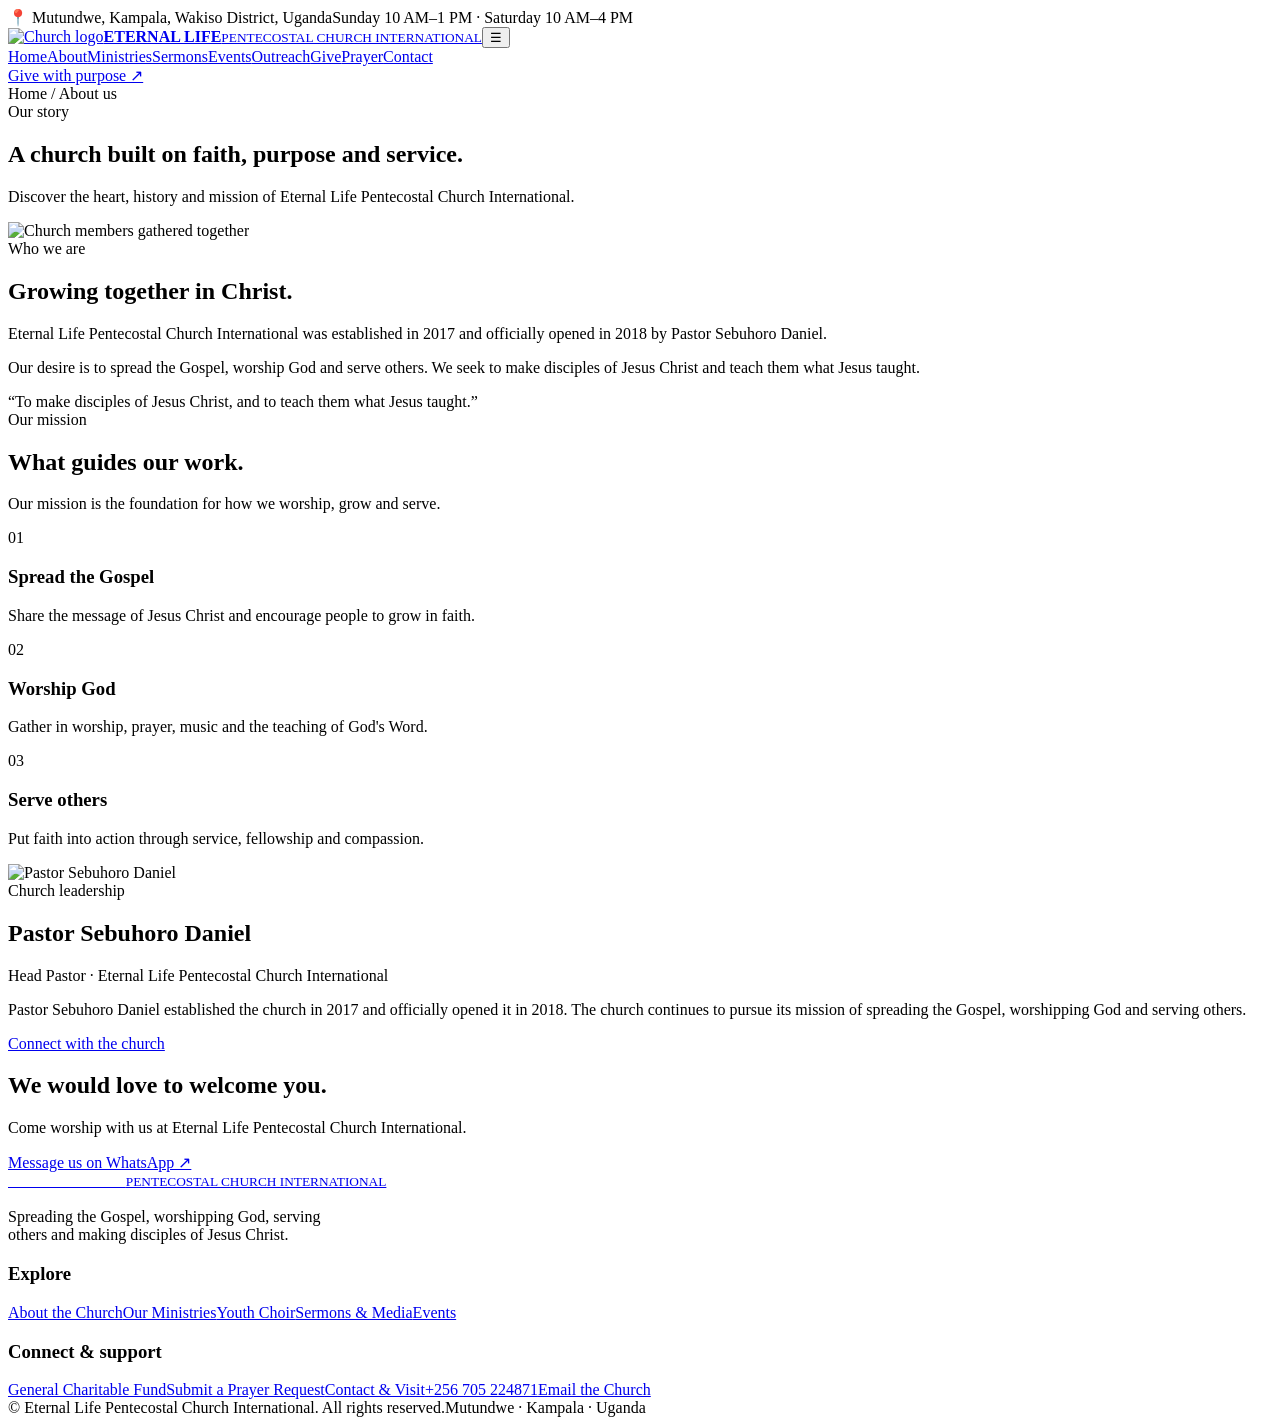
==== about.html @ 983c12d2 "Add files via upload" ====
<!doctype html><html lang="en"><head><meta charset="utf-8"><meta name="viewport" content="width=device-width,initial-scale=1"><meta name="description" content="Eternal Life Pentecostal Church International in Mutundwe, Kampala. Faith, worship, fellowship and service."><meta name="theme-color" content="#101b35"><title>About Us | Eternal Life Pentecostal Church International</title><link rel="preconnect" href="https://fonts.googleapis.com"><link rel="preconnect" href="https://fonts.gstatic.com" crossorigin><link rel="stylesheet" href="assets/css/site.css"></head><body><div class="topbar"><div class="container"><span>📍 Mutundwe, Kampala, Wakiso District, Uganda</span><span>Sunday 10 AM–1 PM · Saturday 10 AM–4 PM</span></div></div><header class="header"><div class="container nav"><a class="brand" href="index.html"><img src="assets/images/church-logo-web.jpg" alt="Church logo"><span><strong>ETERNAL LIFE</strong><small>PENTECOSTAL CHURCH INTERNATIONAL</small></span></a><button class="menu" id="menuBtn" aria-label="Open menu" aria-expanded="false">☰</button><nav class="navlinks" id="navLinks"><a class="" href="index.html">Home</a><a class="active" href="about.html">About</a><a class="" href="ministries.html">Ministries</a><a class="" href="sermons.html">Sermons</a><a class="" href="events.html">Events</a><a class="" href="outreach.html">Outreach</a><a class="" href="give.html">Give</a><a class="" href="prayer.html">Prayer</a><a class="" href="contact.html">Contact</a></nav><a class="nav-cta" href="give.html">Give with purpose ↗</a></div></header><main>
<section class="page-hero"><div class="container"><div class="breadcrumb">Home / About us</div><div class="eyebrow">Our story</div><h1>A church built on faith, purpose and service.</h1><p>Discover the heart, history and mission of Eternal Life Pentecostal Church International.</p></div></section>
<section class="section"><div class="container split"><div class="photo-frame"><img src="assets/images/church-members-full-web.jpg" alt="Church members gathered together"></div><div><div class="eyebrow">Who we are</div><h2>Growing together in Christ.</h2><p class="lead">Eternal Life Pentecostal Church International was established in 2017 and officially opened in 2018 by Pastor Sebuhoro Daniel.</p><p>Our desire is to spread the Gospel, worship God and serve others. We seek to make disciples of Jesus Christ and teach them what Jesus taught.</p><div class="quote">“To make disciples of Jesus Christ, and to teach them what Jesus taught.”</div></div></div></section>
<section class="section section-ivory"><div class="container"><div class="section-head"><div class="eyebrow">Our mission</div><h2>What guides our work.</h2><p>Our mission is the foundation for how we worship, grow and serve.</p></div><div class="impact-grid"><article class="impact"><div class="num">01</div><h3>Spread the Gospel</h3><p>Share the message of Jesus Christ and encourage people to grow in faith.</p></article><article class="impact"><div class="num">02</div><h3>Worship God</h3><p>Gather in worship, prayer, music and the teaching of God's Word.</p></article><article class="impact"><div class="num">03</div><h3>Serve others</h3><p>Put faith into action through service, fellowship and compassion.</p></article></div></div></section>
<section class="section"><div class="container pastor"><img src="assets/images/pastor-ssebuhoro-daniel-web.jpg" alt="Pastor Sebuhoro Daniel"><div><div class="eyebrow">Church leadership</div><h2>Pastor Sebuhoro Daniel</h2><p class="lead">Head Pastor · Eternal Life Pentecostal Church International</p><p>Pastor Sebuhoro Daniel established the church in 2017 and officially opened it in 2018. The church continues to pursue its mission of spreading the Gospel, worshipping God and serving others.</p><a class="btn btn-dark" href="contact.html">Connect with the church</a></div></div></section>
</main><section class="cta"><div class="container cta-inner"><div><h2>We would love to welcome you.</h2><p>Come worship with us at Eternal Life Pentecostal Church International.</p></div><a class="btn btn-gold" target="_blank" rel="noopener" href="https://wa.me/256705224871">Message us on WhatsApp ↗</a></div></section><footer><div class="container"><div class="footer-grid"><div><a class="brand" href="index.html"><img src="assets/images/church-logo-web.jpg" alt=""><span><strong style="color:white">ETERNAL LIFE</strong><small>PENTECOSTAL CHURCH INTERNATIONAL</small></span></a><p style="max-width:340px;margin-top:18px">Spreading the Gospel, worshipping God, serving others and making disciples of Jesus Christ.</p></div><div><h3>Explore</h3><div class="footer-links"><a href="about.html">About the Church</a><a href="ministries.html">Our Ministries</a><a href="youth-choir.html">Youth Choir</a><a href="sermons.html">Sermons & Media</a><a href="events.html">Events</a></div></div><div><h3>Connect & support</h3><div class="footer-links"><a href="give.html">General Charitable Fund</a><a href="prayer.html">Submit a Prayer Request</a><a href="contact.html">Contact & Visit</a><a href="tel:+256705224871">+256 705 224871</a><a href="mailto:churchinternationaleternallife@gmail.com">Email the Church</a></div></div></div><div class="footer-bottom"><span>© <span id="year"></span> Eternal Life Pentecostal Church International. All rights reserved.</span><span>Mutundwe · Kampala · Uganda</span></div></div></footer><script src="assets/js/site.js"></script></body></html>
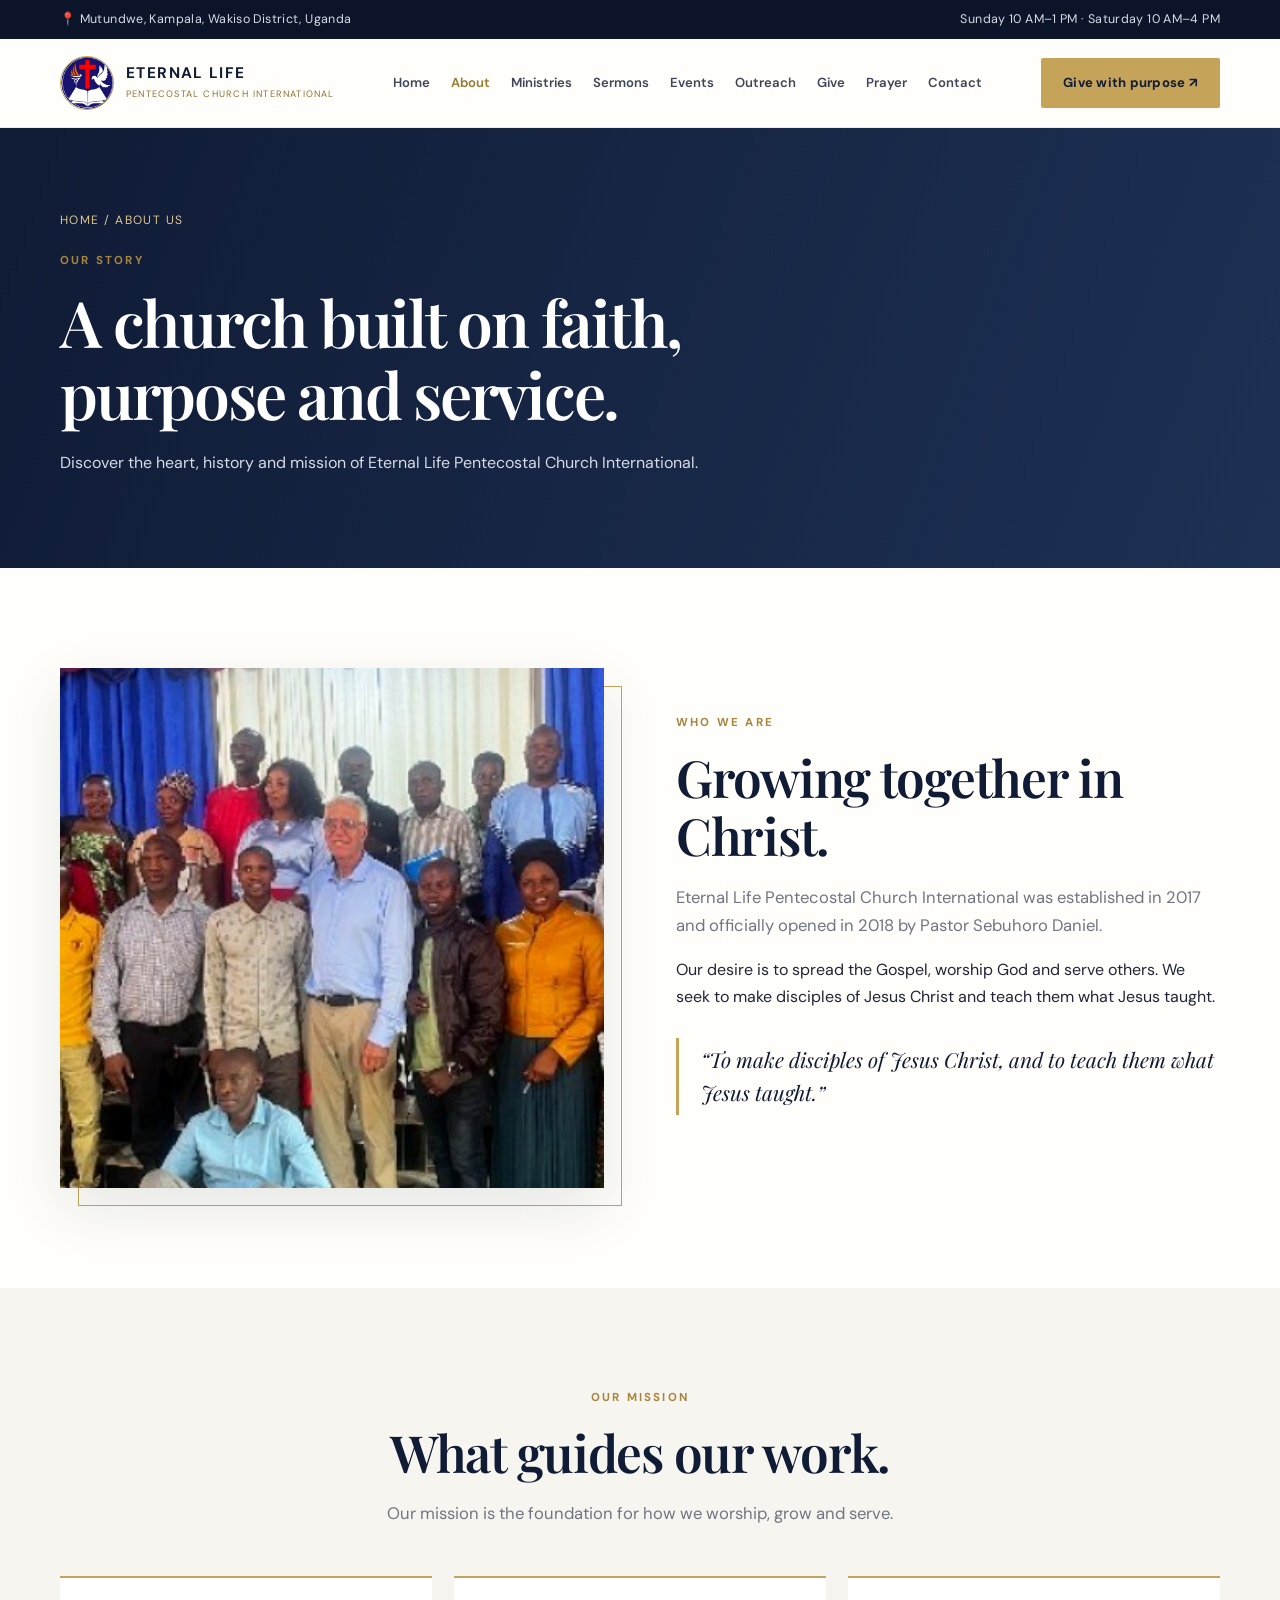
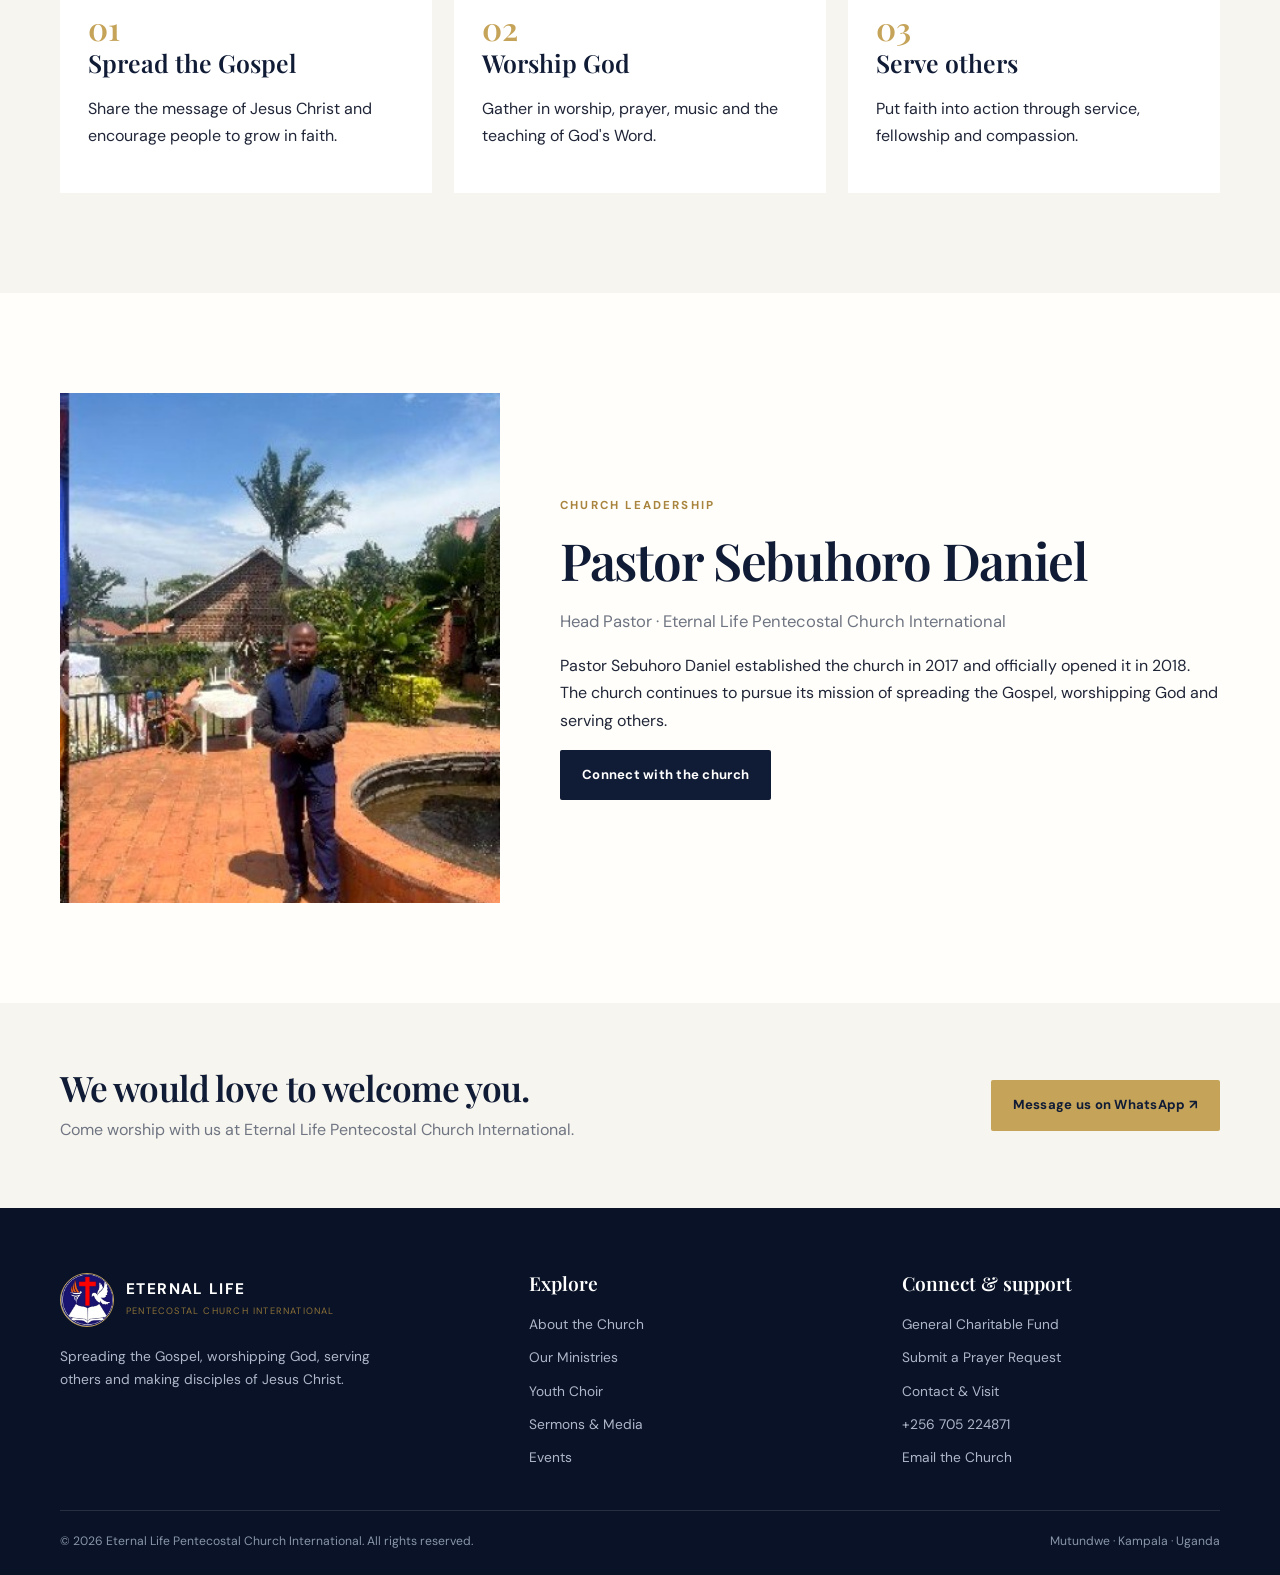
==== commit 988a4a96: "Add files via upload Restore original premium website" ====
--- a/about.html
+++ b/about.html
@@ -1,6 +1,6 @@
-<!doctype html><html lang="en"><head><meta charset="utf-8"><meta name="viewport" content="width=device-width,initial-scale=1"><meta name="description" content="Eternal Life Pentecostal Church International in Mutundwe, Kampala. Faith, worship, fellowship and service."><meta name="theme-color" content="#101b35"><title>About Us | Eternal Life Pentecostal Church International</title><link rel="preconnect" href="https://fonts.googleapis.com"><link rel="preconnect" href="https://fonts.gstatic.com" crossorigin><link rel="stylesheet" href="assets/css/site.css"></head><body><div class="topbar"><div class="container"><span>📍 Mutundwe, Kampala, Wakiso District, Uganda</span><span>Sunday 10 AM–1 PM · Saturday 10 AM–4 PM</span></div></div><header class="header"><div class="container nav"><a class="brand" href="index.html"><img src="assets/images/church-logo-web.jpg" alt="Church logo"><span><strong>ETERNAL LIFE</strong><small>PENTECOSTAL CHURCH INTERNATIONAL</small></span></a><button class="menu" id="menuBtn" aria-label="Open menu" aria-expanded="false">☰</button><nav class="navlinks" id="navLinks"><a class="" href="index.html">Home</a><a class="active" href="about.html">About</a><a class="" href="ministries.html">Ministries</a><a class="" href="sermons.html">Sermons</a><a class="" href="events.html">Events</a><a class="" href="outreach.html">Outreach</a><a class="" href="give.html">Give</a><a class="" href="prayer.html">Prayer</a><a class="" href="contact.html">Contact</a></nav><a class="nav-cta" href="give.html">Give with purpose ↗</a></div></header><main>
+<!doctype html><html lang="en"><head><meta charset="utf-8"><meta name="viewport" content="width=device-width,initial-scale=1"><meta name="description" content="Eternal Life Pentecostal Church International in Mutundwe, Kampala. Faith, worship, fellowship and service."><meta name="theme-color" content="#101b35"><title>About Us | Eternal Life Pentecostal Church International</title><link rel="preconnect" href="https://fonts.googleapis.com"><link rel="preconnect" href="https://fonts.gstatic.com" crossorigin><link rel="stylesheet" href="site.css"></head><body><div class="topbar"><div class="container"><span>📍 Mutundwe, Kampala, Wakiso District, Uganda</span><span>Sunday 10 AM–1 PM · Saturday 10 AM–4 PM</span></div></div><header class="header"><div class="container nav"><a class="brand" href="index.html"><img src="church-logo-web.jpg" alt="Church logo"><span><strong>ETERNAL LIFE</strong><small>PENTECOSTAL CHURCH INTERNATIONAL</small></span></a><button class="menu" id="menuBtn" aria-label="Open menu" aria-expanded="false">☰</button><nav class="navlinks" id="navLinks"><a class="" href="index.html">Home</a><a class="active" href="about.html">About</a><a class="" href="ministries.html">Ministries</a><a class="" href="sermons.html">Sermons</a><a class="" href="events.html">Events</a><a class="" href="outreach.html">Outreach</a><a class="" href="give.html">Give</a><a class="" href="prayer.html">Prayer</a><a class="" href="contact.html">Contact</a></nav><a class="nav-cta" href="give.html">Give with purpose ↗</a></div></header><main>
 <section class="page-hero"><div class="container"><div class="breadcrumb">Home / About us</div><div class="eyebrow">Our story</div><h1>A church built on faith, purpose and service.</h1><p>Discover the heart, history and mission of Eternal Life Pentecostal Church International.</p></div></section>
-<section class="section"><div class="container split"><div class="photo-frame"><img src="assets/images/church-members-full-web.jpg" alt="Church members gathered together"></div><div><div class="eyebrow">Who we are</div><h2>Growing together in Christ.</h2><p class="lead">Eternal Life Pentecostal Church International was established in 2017 and officially opened in 2018 by Pastor Sebuhoro Daniel.</p><p>Our desire is to spread the Gospel, worship God and serve others. We seek to make disciples of Jesus Christ and teach them what Jesus taught.</p><div class="quote">“To make disciples of Jesus Christ, and to teach them what Jesus taught.”</div></div></div></section>
+<section class="section"><div class="container split"><div class="photo-frame"><img src="church-members-full-web.jpg" alt="Church members gathered together"></div><div><div class="eyebrow">Who we are</div><h2>Growing together in Christ.</h2><p class="lead">Eternal Life Pentecostal Church International was established in 2017 and officially opened in 2018 by Pastor Sebuhoro Daniel.</p><p>Our desire is to spread the Gospel, worship God and serve others. We seek to make disciples of Jesus Christ and teach them what Jesus taught.</p><div class="quote">“To make disciples of Jesus Christ, and to teach them what Jesus taught.”</div></div></div></section>
 <section class="section section-ivory"><div class="container"><div class="section-head"><div class="eyebrow">Our mission</div><h2>What guides our work.</h2><p>Our mission is the foundation for how we worship, grow and serve.</p></div><div class="impact-grid"><article class="impact"><div class="num">01</div><h3>Spread the Gospel</h3><p>Share the message of Jesus Christ and encourage people to grow in faith.</p></article><article class="impact"><div class="num">02</div><h3>Worship God</h3><p>Gather in worship, prayer, music and the teaching of God's Word.</p></article><article class="impact"><div class="num">03</div><h3>Serve others</h3><p>Put faith into action through service, fellowship and compassion.</p></article></div></div></section>
-<section class="section"><div class="container pastor"><img src="assets/images/pastor-ssebuhoro-daniel-web.jpg" alt="Pastor Sebuhoro Daniel"><div><div class="eyebrow">Church leadership</div><h2>Pastor Sebuhoro Daniel</h2><p class="lead">Head Pastor · Eternal Life Pentecostal Church International</p><p>Pastor Sebuhoro Daniel established the church in 2017 and officially opened it in 2018. The church continues to pursue its mission of spreading the Gospel, worshipping God and serving others.</p><a class="btn btn-dark" href="contact.html">Connect with the church</a></div></div></section>
-</main><section class="cta"><div class="container cta-inner"><div><h2>We would love to welcome you.</h2><p>Come worship with us at Eternal Life Pentecostal Church International.</p></div><a class="btn btn-gold" target="_blank" rel="noopener" href="https://wa.me/256705224871">Message us on WhatsApp ↗</a></div></section><footer><div class="container"><div class="footer-grid"><div><a class="brand" href="index.html"><img src="assets/images/church-logo-web.jpg" alt=""><span><strong style="color:white">ETERNAL LIFE</strong><small>PENTECOSTAL CHURCH INTERNATIONAL</small></span></a><p style="max-width:340px;margin-top:18px">Spreading the Gospel, worshipping God, serving others and making disciples of Jesus Christ.</p></div><div><h3>Explore</h3><div class="footer-links"><a href="about.html">About the Church</a><a href="ministries.html">Our Ministries</a><a href="youth-choir.html">Youth Choir</a><a href="sermons.html">Sermons & Media</a><a href="events.html">Events</a></div></div><div><h3>Connect & support</h3><div class="footer-links"><a href="give.html">General Charitable Fund</a><a href="prayer.html">Submit a Prayer Request</a><a href="contact.html">Contact & Visit</a><a href="tel:+256705224871">+256 705 224871</a><a href="mailto:churchinternationaleternallife@gmail.com">Email the Church</a></div></div></div><div class="footer-bottom"><span>© <span id="year"></span> Eternal Life Pentecostal Church International. All rights reserved.</span><span>Mutundwe · Kampala · Uganda</span></div></div></footer><script src="assets/js/site.js"></script></body></html>+<section class="section"><div class="container pastor"><img src="pastor-ssebuhoro-daniel-web.jpg" alt="Pastor Sebuhoro Daniel"><div><div class="eyebrow">Church leadership</div><h2>Pastor Sebuhoro Daniel</h2><p class="lead">Head Pastor · Eternal Life Pentecostal Church International</p><p>Pastor Sebuhoro Daniel established the church in 2017 and officially opened it in 2018. The church continues to pursue its mission of spreading the Gospel, worshipping God and serving others.</p><a class="btn btn-dark" href="contact.html">Connect with the church</a></div></div></section>
+</main><section class="cta"><div class="container cta-inner"><div><h2>We would love to welcome you.</h2><p>Come worship with us at Eternal Life Pentecostal Church International.</p></div><a class="btn btn-gold" target="_blank" rel="noopener" href="https://wa.me/256705224871">Message us on WhatsApp ↗</a></div></section><footer><div class="container"><div class="footer-grid"><div><a class="brand" href="index.html"><img src="church-logo-web.jpg" alt=""><span><strong style="color:white">ETERNAL LIFE</strong><small>PENTECOSTAL CHURCH INTERNATIONAL</small></span></a><p style="max-width:340px;margin-top:18px">Spreading the Gospel, worshipping God, serving others and making disciples of Jesus Christ.</p></div><div><h3>Explore</h3><div class="footer-links"><a href="about.html">About the Church</a><a href="ministries.html">Our Ministries</a><a href="youth-choir.html">Youth Choir</a><a href="sermons.html">Sermons & Media</a><a href="events.html">Events</a></div></div><div><h3>Connect & support</h3><div class="footer-links"><a href="give.html">General Charitable Fund</a><a href="prayer.html">Submit a Prayer Request</a><a href="contact.html">Contact & Visit</a><a href="tel:+256705224871">+256 705 224871</a><a href="mailto:churchinternationaleternallife@gmail.com">Email the Church</a></div></div></div><div class="footer-bottom"><span>© <span id="year"></span> Eternal Life Pentecostal Church International. All rights reserved.</span><span>Mutundwe · Kampala · Uganda</span></div></div></footer><script src="site.js"></script></body></html>
--- a/site.css
+++ b/site.css
@@ -0,0 +1,6 @@
+
+@import url('https://fonts.googleapis.com/css2?family=DM+Sans:wght@400;500;600;700&family=Playfair+Display:wght@500;600;700&display=swap');
+:root{--navy:#101b35;--navy2:#172747;--gold:#c5a45a;--gold2:#dfc78e;--ivory:#f7f5ef;--paper:#fffefa;--ink:#202638;--muted:#6f7582;--line:#e9e4d8;--green:#315b4d;--serif:'Playfair Display',Georgia,serif;--sans:'DM Sans',Arial,sans-serif;--shadow:0 20px 55px rgba(16,27,53,.10)}
+*{box-sizing:border-box}html{scroll-behavior:smooth}body{margin:0;background:var(--paper);color:var(--ink);font:16px/1.7 var(--sans)}img{max-width:100%;display:block}a{color:inherit;text-decoration:none}button,input,select,textarea{font:inherit}.container{width:min(1160px,calc(100% - 44px));margin:auto}.topbar{background:#0b1429;color:#d8dbe3;font-size:.78rem;letter-spacing:.03em}.topbar .container{display:flex;justify-content:space-between;padding:9px 0;gap:15px}.header{position:sticky;top:0;z-index:20;background:rgba(255,254,250,.96);backdrop-filter:blur(14px);border-bottom:1px solid rgba(16,27,53,.08)}.nav{height:88px;display:flex;align-items:center;justify-content:space-between;gap:25px}.brand{display:flex;align-items:center;gap:12px;min-width:220px}.brand img{width:54px;height:54px;object-fit:cover;border-radius:50%;border:1px solid var(--gold)}.brand strong{display:block;font:700 .96rem/1.2 var(--sans);letter-spacing:.09em;color:var(--navy)}.brand small{display:block;font-size:.58rem;letter-spacing:.13em;color:#8d7138;margin-top:5px}.navlinks{display:flex;align-items:center;gap:21px;font-size:.82rem;font-weight:600;color:#3d4658}.navlinks a:hover,.navlinks a.active{color:#98772f}.nav-cta,.btn{display:inline-flex;align-items:center;justify-content:center;gap:10px;padding:13px 21px;border-radius:2px;font-size:.82rem;font-weight:700;letter-spacing:.02em;transition:.25s;border:1px solid transparent;cursor:pointer}.nav-cta,.btn-gold{background:var(--gold);color:#101b35}.nav-cta:hover,.btn-gold:hover{background:#d5b76f;transform:translateY(-2px)}.btn-outline{border-color:rgba(255,255,255,.65);color:white;background:transparent}.btn-outline:hover{background:white;color:var(--navy)}.btn-dark{background:var(--navy);color:white}.btn-dark:hover{background:#24395f;transform:translateY(-2px)}.menu{display:none;background:none;border:0;font-size:1.6rem;color:var(--navy)}.hero{position:relative;min-height:650px;display:flex;align-items:center;color:white;background:var(--navy);overflow:hidden}.hero:before{content:"";position:absolute;inset:0;background:linear-gradient(90deg,rgba(8,16,34,.94) 0%,rgba(8,16,34,.82) 48%,rgba(8,16,34,.35) 100%),url('../images/worship-service-collage-web.jpg') center 42%/cover}.hero-content{position:relative;padding:105px 0;max-width:720px}.eyebrow{font-size:.72rem;font-weight:700;text-transform:uppercase;letter-spacing:.19em;color:#a9843e;margin-bottom:16px}.hero .eyebrow{color:var(--gold2)}h1,h2,h3{font-family:var(--serif);font-weight:600;line-height:1.13;color:var(--navy);margin:0 0 18px}h1{font-size:clamp(2.8rem,6vw,5.1rem);color:white;max-width:760px;letter-spacing:-.035em}h2{font-size:clamp(2.1rem,4vw,3.3rem);letter-spacing:-.025em}h3{font-size:1.55rem}.hero p{max-width:620px;color:#e0e4eb;font-size:1.06rem;line-height:1.8}.actions{display:flex;gap:13px;flex-wrap:wrap;margin-top:30px}.section{padding:100px 0}.section-ivory{background:var(--ivory)}.section-dark{background:var(--navy);color:white}.section-dark h2,.section-dark h3{color:white}.section-dark p{color:#c5ccda}.section-head{max-width:700px;margin:0 auto 48px;text-align:center}.section-head p,.lead{font-size:1.04rem;color:var(--muted)}.split{display:grid;grid-template-columns:1fr 1fr;gap:72px;align-items:center}.photo-frame{position:relative}.photo-frame img{width:100%;height:520px;object-fit:cover;box-shadow:var(--shadow)}.photo-frame:after{content:"";position:absolute;inset:18px -18px -18px 18px;border:1px solid var(--gold);z-index:-1}.stat-row{display:grid;grid-template-columns:repeat(3,1fr);gap:15px;margin-top:30px}.stat{border-top:1px solid var(--gold);padding-top:14px}.stat strong{display:block;font:600 1.8rem var(--serif);color:var(--navy)}.stat span{font-size:.75rem;color:var(--muted)}.cards{display:grid;grid-template-columns:repeat(3,1fr);gap:24px}.card{background:white;border:1px solid var(--line);box-shadow:0 8px 30px rgba(16,27,53,.045);transition:.25s;overflow:hidden}.card:hover{transform:translateY(-6px);box-shadow:var(--shadow)}.card img{height:245px;width:100%;object-fit:cover}.card-body{padding:27px}.card-body p{color:var(--muted);font-size:.92rem}.text-link{display:inline-block;color:#8b6b2d;font-weight:700;font-size:.82rem;margin-top:9px}.feature-band{background:linear-gradient(110deg,#111d39,#1d3154);color:white;padding:76px 0}.feature-band h2{color:white}.feature-band p{color:#d5dbe5;max-width:630px}.choir-feature{display:grid;grid-template-columns:1.1fr .9fr;gap:60px;align-items:center}.choir-pics{display:grid;grid-template-columns:1fr 1fr;gap:13px}.choir-pics img{height:330px;width:100%;object-fit:cover}.choir-pics img:first-child{margin-top:34px}.pill{display:inline-block;border:1px solid rgba(197,164,90,.65);padding:7px 12px;color:var(--gold2);font-size:.68rem;letter-spacing:.14em;text-transform:uppercase}.page-hero{background:linear-gradient(110deg,#101b35,#1d3154);color:white;padding:82px 0 76px}.page-hero h1{font-size:clamp(2.6rem,5vw,4.2rem)}.page-hero p{max-width:700px;color:#d4dbe7}.breadcrumb{color:var(--gold2);font-size:.75rem;letter-spacing:.12em;text-transform:uppercase;margin-bottom:20px}.quote{font:italic 1.3rem/1.6 var(--serif);color:var(--navy);border-left:3px solid var(--gold);padding:5px 0 5px 22px;margin:28px 0}.pastor{display:grid;grid-template-columns:.8fr 1.2fr;gap:60px;align-items:center}.pastor img{width:100%;height:510px;object-fit:cover;object-position:center 20%}.schedule{display:grid;grid-template-columns:1fr 1fr;gap:20px}.schedule article{padding:32px;border:1px solid rgba(197,164,90,.35);background:rgba(255,255,255,.04)}.schedule small{color:var(--gold2);text-transform:uppercase;letter-spacing:.16em}.schedule h3{margin:12px 0;color:white}.schedule strong{display:block;color:white;margin-top:16px}.gallery{display:grid;grid-template-columns:1.1fr .9fr .9fr;grid-auto-rows:250px;gap:14px}.gallery img{width:100%;height:100%;object-fit:cover}.gallery img:first-child{grid-row:span 2}.gallery img:last-child{grid-column:span 2}.giving-box{background:white;padding:38px;border:1px solid var(--line);box-shadow:var(--shadow)}.form-grid{display:grid;grid-template-columns:1fr 1fr;gap:18px}.field{display:flex;flex-direction:column;gap:7px}.field.full{grid-column:1/-1}.field label{font-size:.78rem;font-weight:700;color:#424b5c}.field input,.field select,.field textarea{width:100%;border:1px solid #dcd8cf;background:#fffefa;padding:13px 14px;border-radius:2px;color:var(--ink);outline:none}.field input:focus,.field textarea:focus,.field select:focus{border-color:var(--gold);box-shadow:0 0 0 3px rgba(197,164,90,.13)}.field textarea{min-height:145px;resize:vertical}.choice-row{display:flex;gap:10px;flex-wrap:wrap}.choice{display:flex;align-items:center;gap:8px;border:1px solid var(--line);padding:11px 14px;font-size:.84rem}.notice{padding:16px 18px;background:#f4f0e6;border-left:3px solid var(--gold);color:#596071;font-size:.84rem;margin:20px 0}.checkline{display:flex;align-items:flex-start;gap:10px;font-size:.83rem;color:#566071}.checkline input{margin-top:5px}.status{display:none;margin-top:16px;padding:13px 16px;background:#edf4ee;color:#27563c;border-left:3px solid #4b8b61}.status.show{display:block}.impact-grid{display:grid;grid-template-columns:repeat(3,1fr);gap:22px}.impact{padding:28px;border-top:2px solid var(--gold);background:white}.impact .num{font:600 2rem var(--serif);color:var(--gold)}.contact-grid{display:grid;grid-template-columns:.9fr 1.1fr;gap:60px}.contact-list{display:grid;gap:18px;margin-top:25px}.contact-item{padding-bottom:16px;border-bottom:1px solid var(--line)}.contact-item strong{display:block;color:var(--navy)}.contact-item span,.contact-item a{font-size:.9rem;color:var(--muted);overflow-wrap:anywhere}.map{width:100%;height:380px;border:0;box-shadow:var(--shadow)}.cta{padding:65px 0;background:var(--ivory)}.cta-inner{display:flex;align-items:center;justify-content:space-between;gap:30px}.cta h2{font-size:2.2rem;margin-bottom:8px}.cta p{margin:0;color:var(--muted)}footer{background:#091226;color:#cbd2df;padding:65px 0 24px}.footer-grid{display:grid;grid-template-columns:1.3fr 1fr 1fr;gap:55px;padding-bottom:40px}.footer-grid h3{font-size:1.2rem;color:white}.footer-grid p,.footer-grid a{font-size:.86rem;color:#aeb8ca}.footer-links{display:grid;gap:10px}.footer-links a:hover{color:var(--gold2)}.footer-bottom{border-top:1px solid rgba(255,255,255,.12);padding-top:20px;display:flex;justify-content:space-between;gap:15px;color:#8995aa;font-size:.76rem}.admin-shell{min-height:100vh;background:#f2f3f6}.admin-top{background:var(--navy);color:white;padding:22px}.admin-layout{display:grid;grid-template-columns:230px 1fr;min-height:calc(100vh - 70px)}.admin-side{background:#111d39;padding:25px;color:white}.admin-side a{display:block;padding:12px;color:#d1d8e4;font-size:.88rem}.admin-main{padding:35px}.admin-cards{display:grid;grid-template-columns:repeat(3,1fr);gap:18px}.admin-card{background:white;padding:23px;border:1px solid #e4e6eb}.admin-card strong{display:block;font:600 2rem var(--serif);color:var(--navy)}.admin-card span{font-size:.8rem;color:var(--muted)}.admin-table{width:100%;border-collapse:collapse;background:white;margin-top:25px}.admin-table th,.admin-table td{text-align:left;padding:14px;border-bottom:1px solid #eceef1;font-size:.82rem}.tag{padding:4px 8px;background:#f0eadc;color:#806329;font-size:.7rem}.footer-note{font-size:.75rem;color:#8a8f9b;margin-top:15px}
+@media(max-width:980px){.navlinks{gap:12px;font-size:.75rem}.nav-cta{display:none}.split,.choir-feature{gap:40px}.cards{gap:16px}.card-body{padding:20px}}
+@media(max-width:760px){.container{width:min(100% - 32px,1160px)}.topbar .container{justify-content:center}.topbar .container span:last-child{display:none}.nav{height:74px}.brand img{width:46px;height:46px}.brand strong{font-size:.82rem}.brand small{font-size:.5rem}.menu{display:block}.navlinks{display:none;position:absolute;top:74px;left:0;right:0;background:var(--paper);padding:15px 24px 22px;box-shadow:0 15px 25px rgba(0,0,0,.1);flex-direction:column;align-items:stretch}.navlinks.open{display:flex}.navlinks a{padding:10px 0;border-bottom:1px solid var(--line);font-size:.9rem}.hero{min-height:590px}.hero-content{padding:78px 0}.hero:before{background:linear-gradient(90deg,rgba(8,16,34,.94),rgba(8,16,34,.66)),url('../images/worship-service-collage-web.jpg') center/cover}.section{padding:72px 0}.split,.choir-feature,.pastor,.contact-grid{grid-template-columns:1fr;gap:35px}.photo-frame img{height:390px}.photo-frame:after{inset:12px -8px -12px 8px}.stat-row{gap:10px}.stat strong{font-size:1.4rem}.cards,.impact-grid{grid-template-columns:1fr}.card img{height:260px}.choir-pics img{height:260px}.page-hero{padding:65px 0}.schedule{grid-template-columns:1fr}.gallery{grid-template-columns:1fr 1fr;grid-auto-rows:180px}.gallery img:first-child{grid-row:auto}.gallery img:last-child{grid-column:auto}.form-grid{grid-template-columns:1fr}.field.full{grid-column:auto}.giving-box{padding:24px}.cta-inner{align-items:flex-start;flex-direction:column}.footer-grid{grid-template-columns:1fr;gap:30px}.footer-bottom{flex-direction:column}.admin-layout{grid-template-columns:1fr}.admin-side{display:flex;flex-wrap:wrap;gap:6px}.admin-side a{padding:8px}.admin-main{padding:20px}.admin-cards{grid-template-columns:1fr}.admin-table{display:block;overflow:auto}}
